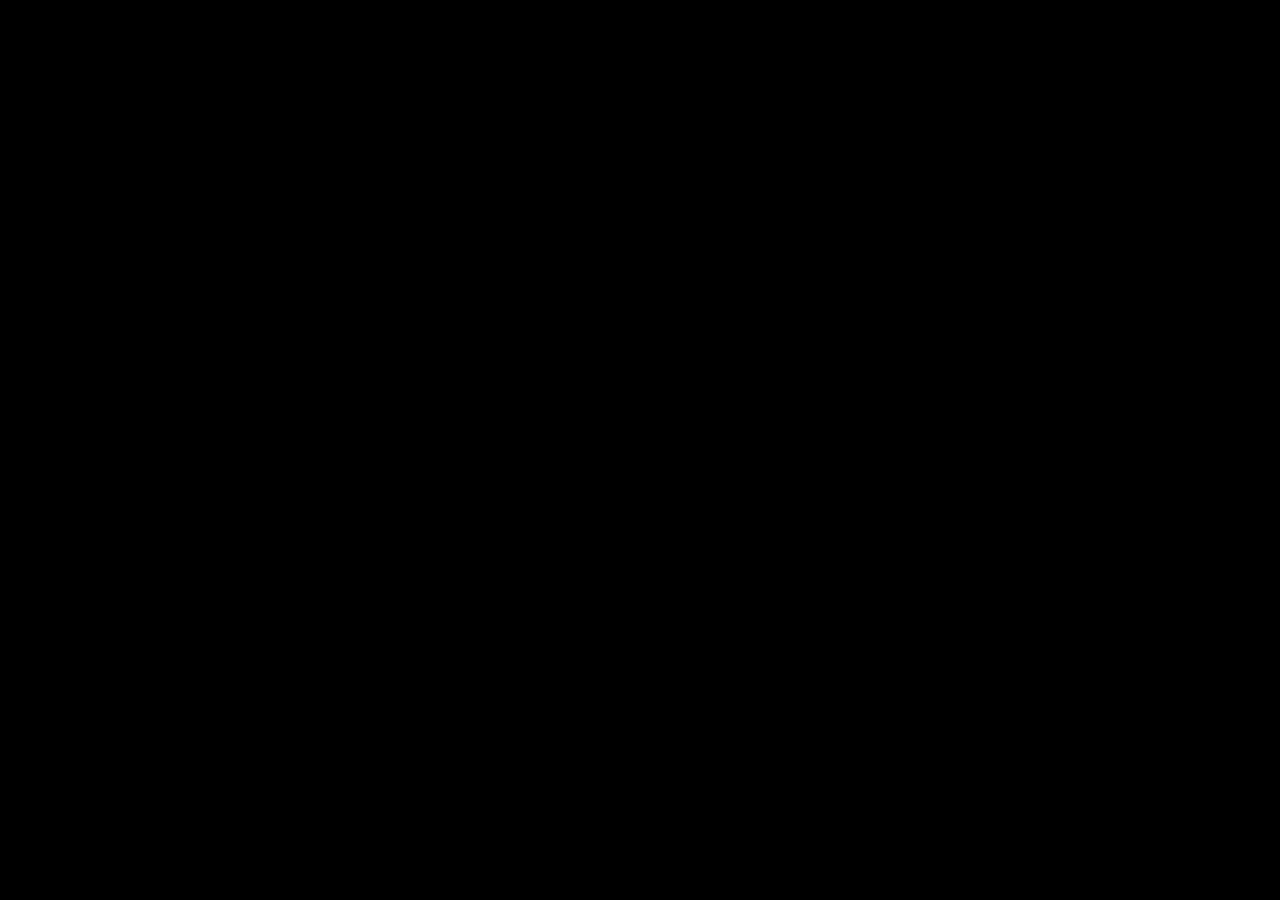
==== hokusai-wave/index.html @ a924cd25 "Add hokusai-wave prototype skeleton (shader, wake lock, asset script, source notes) Co-Authored-By: " ====
<!doctype html>
<html lang="ja">
<head>
<meta charset="utf-8">
<meta name="viewport" content="width=device-width, initial-scale=1, viewport-fit=cover, user-scalable=no">
<meta name="apple-mobile-web-app-capable" content="yes">
<meta name="mobile-web-app-capable" content="yes">
<meta name="apple-mobile-web-app-status-bar-style" content="black-translucent">
<meta name="theme-color" content="#000000">
<title>神奈川沖浪裏</title>
<link rel="manifest" href="manifest.webmanifest">
<style>
  html, body { margin: 0; height: 100%; background: #000; overflow: hidden; }
  body { -webkit-user-select: none; user-select: none; -webkit-touch-callout: none; }
  canvas { position: fixed; inset: 0; width: 100vw; height: 100vh; height: 100dvh; display: block; }
</style>
</head>
<body>
<canvas id="c"></canvas>
<script src="app.js"></script>
</body>
</html>
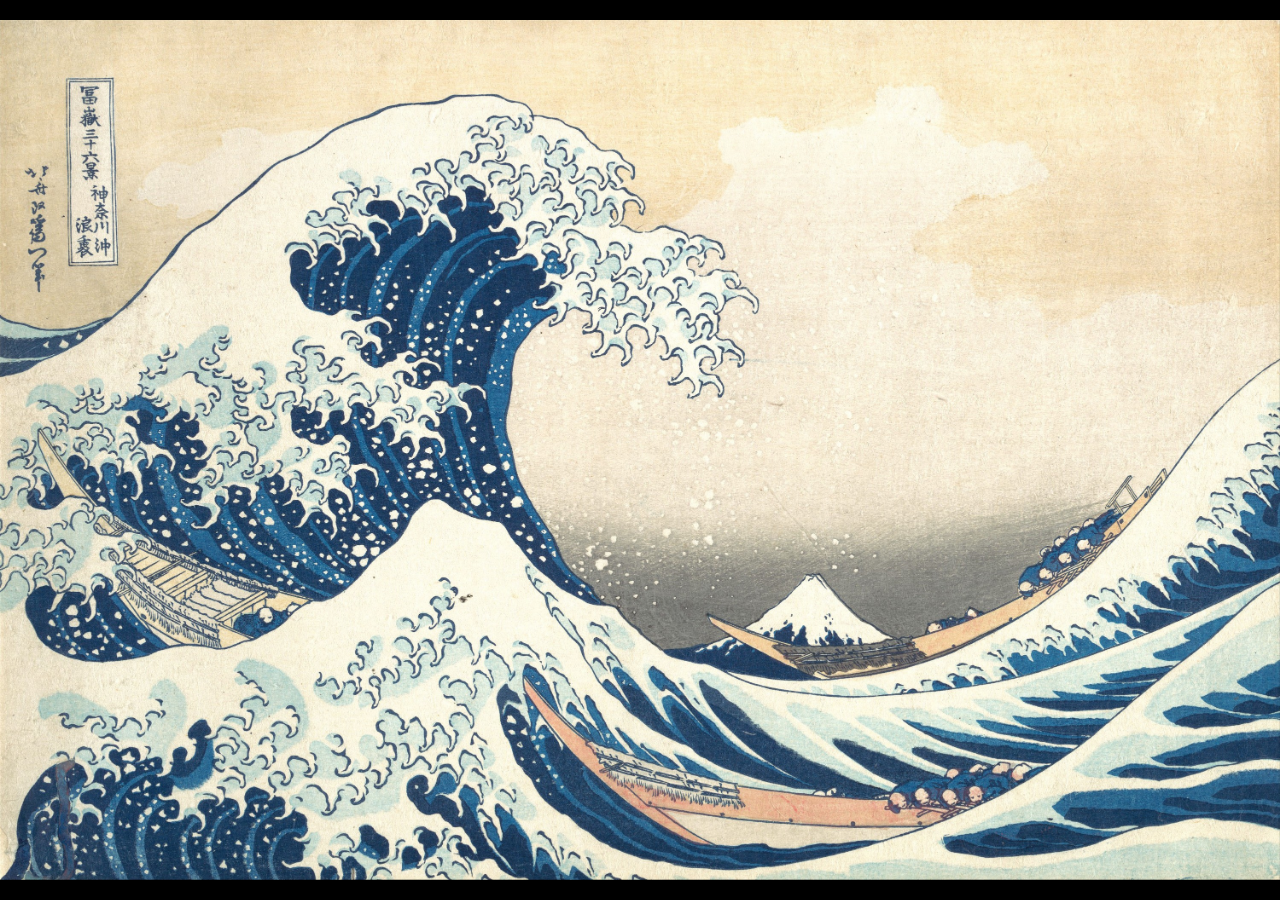
==== commit 8f9e2e2d: "hokusai-wave: add AI-video player page; keep shader version as warp.html Co-Authored-By: Claude Opus" ====
--- a/hokusai-wave/index.html
+++ b/hokusai-wave/index.html
@@ -12,11 +12,11 @@
 <style>
   html, body { margin: 0; height: 100%; background: #000; overflow: hidden; }
   body { -webkit-user-select: none; user-select: none; -webkit-touch-callout: none; }
-  canvas { position: fixed; inset: 0; width: 100vw; height: 100vh; height: 100dvh; display: block; }
+  video { position: fixed; inset: 0; width: 100%; height: 100%; object-fit: contain; background: #000; }
 </style>
 </head>
 <body>
-<canvas id="c"></canvas>
-<script src="app.js"></script>
+<video id="v" src="assets/great-wave-loop.mp4" poster="assets/great-wave.jpg" autoplay muted loop playsinline disablepictureinpicture></video>
+<script src="player.js"></script>
 </body>
 </html>
